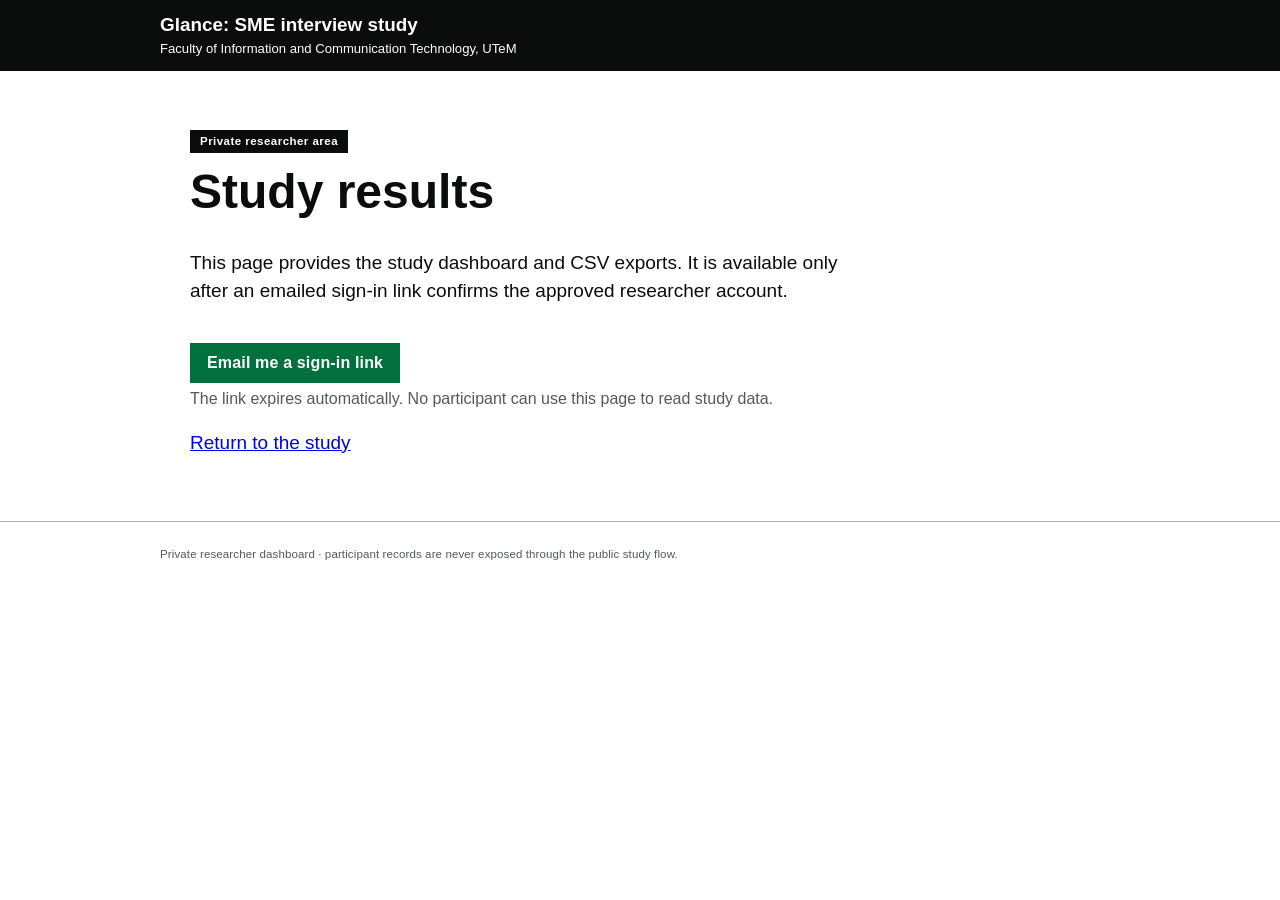
==== researcher.html @ 4ac02850 "Add private researcher results dashboard" ====
<!DOCTYPE html>
<html lang="en">
<head>
<meta charset="UTF-8">
<meta name="viewport" content="width=device-width, initial-scale=1.0">
<title>Researcher Results | Glance SME Study</title>
<link rel="stylesheet" href="style.css">
</head>
<body class="researcher-page">

<header>
  <h1>Glance: SME interview study</h1>
  <p>Faculty of Information and Communication Technology, UTeM</p>
</header>

<main>
  <section class="section active researcher-shell" aria-labelledby="researcher-title">
    <div id="researcher-login" class="card researcher-card">
      <p class="pill">Private researcher area</p>
      <h2 id="researcher-title">Study results</h2>
      <p>This page provides the study dashboard and CSV exports. It is available only after an emailed sign-in link confirms the approved researcher account.</p>
      <div id="researcher-login-status" class="status hidden" role="status"></div>
      <div id="researcher-login-error" class="error hidden" role="alert"></div>
      <button id="btn-researcher-login">Email me a sign-in link</button>
      <p class="help">The link expires automatically. No participant can use this page to read study data.</p>
      <p><a href="index.html">Return to the study</a></p>
    </div>

    <div id="researcher-dashboard" class="researcher-dashboard hidden">
      <div class="researcher-toolbar">
        <div>
          <p class="pill">Private researcher area</p>
          <h2>Study results</h2>
          <p class="help" id="researcher-generated-at">Loading current records...</p>
        </div>
        <button type="button" class="secondary" id="btn-researcher-signout">Sign out</button>
      </div>

      <div class="researcher-filter-row">
        <label for="researcher-route-filter">Participant group</label>
        <select id="researcher-route-filter">
          <option value="all">All participants</option>
          <option value="full_sme">Full SME route</option>
          <option value="sus_only">SUS-only route</option>
        </select>
      </div>

      <div class="researcher-metrics" aria-live="polite">
        <section class="researcher-metric">
          <p>Completed SUS</p>
          <strong id="metric-participants">0</strong>
          <span id="metric-participants-detail">participants</span>
        </section>
        <section class="researcher-metric">
          <p>Mean SUS score</p>
          <strong id="metric-sus">Not available</strong>
          <span>out of 100</span>
        </section>
        <section class="researcher-metric">
          <p>Hands-on completion</p>
          <strong id="metric-hands-on">0 / 0</strong>
          <span>suggested fix applied</span>
        </section>
      </div>

      <section class="researcher-panel" id="researcher-cve-panel">
        <div class="researcher-panel-heading">
          <div>
            <h3>Category validation</h3>
            <p class="help" id="researcher-cve-summary"></p>
          </div>
          <strong id="researcher-cve-overall">Not available</strong>
        </div>
        <div id="researcher-category-bars" class="researcher-category-bars"></div>
        <p id="researcher-cve-unavailable" class="researcher-empty hidden">Category validation is collected only in the full SME route.</p>
      </section>

      <section class="researcher-panel">
        <div class="researcher-panel-heading">
          <div>
            <h3>Export study data</h3>
            <p class="help">Download the records for thesis analysis. Files contain only the selected participant group.</p>
          </div>
        </div>
        <div class="researcher-export-row">
          <button type="button" class="secondary" id="btn-export-participants">Participants CSV</button>
          <button type="button" class="secondary" id="btn-export-sus">SUS CSV</button>
          <button type="button" class="secondary" id="btn-export-hands-on">Hands-on CSV</button>
          <button type="button" class="secondary" id="btn-export-category">Category CSV</button>
          <button type="button" class="secondary" id="btn-export-interview">Interview CSV</button>
        </div>
      </section>

      <section class="researcher-panel researcher-participant-panel">
        <div class="researcher-panel-heading">
          <div>
            <h3>Participant overview</h3>
            <p class="help">Anonymous IDs only. Free-text interview notes remain in the Interview CSV.</p>
          </div>
        </div>
        <div class="researcher-table-wrap">
          <table>
            <thead><tr><th>Participant</th><th>Route</th><th>SUS</th><th>Hands-on fix</th><th>Consent</th></tr></thead>
            <tbody id="researcher-participant-rows"></tbody>
          </table>
        </div>
        <p id="researcher-no-participants" class="researcher-empty hidden">No completed records match this group yet.</p>
      </section>
    </div>
  </section>
</main>

<footer>Private researcher dashboard &middot; participant records are never exposed through the public study flow.</footer>

<script src="config.js"></script>
<script src="researcher.js?v=20260813-researcher-results"></script>
</body>
</html>
---- style.css ----
:root {
  --navy: #1a1a1a;
  --teal: #064e3b;
  --bg: #f4f4f2;
  --card: #ffffff;
  --border: #1a1a1a;
  --text: #1a1a1a;
  --muted: #4d4d4d;
  --accent: #b91c1c;
  --ok: #065f46;
  --warn: #a16207;
  --display-font: Arial, Helvetica, sans-serif;
  --ui-font: Arial, Helvetica, sans-serif;
}

* { box-sizing: border-box; }

body {
  margin: 0;
  font-family: var(--ui-font);
  background: var(--bg);
  color: var(--text);
  line-height: 1.5;
}

header {
  background: var(--navy);
  color: #fff;
  border-bottom: 4px solid var(--accent);
  padding: 30px 28px 28px;
}

header h1 {
  max-width: 1100px;
  margin: 0 auto 8px;
  font-family: var(--display-font);
  font-size: clamp(1.75rem, 3vw, 2.35rem);
  line-height: 1.1;
  letter-spacing: -0.025em;
}

header h1::before {
  content: "UTeM FTMK  ·  MMSD RESEARCH STUDY";
  display: block;
  margin-bottom: 12px;
  color: #d8d8d8;
  font-family: var(--ui-font);
  font-size: 0.67rem;
  font-weight: 700;
  letter-spacing: 0.13em;
}

header p {
  max-width: 1100px;
  margin: 0 auto;
  font-size: 0.93rem;
  line-height: 1.45;
  opacity: 0.9;
}

header p:first-of-type {
  max-width: 1100px;
  color: #ffffff;
}

header p:last-of-type {
  margin-top: 8px;
  color: #d8d8d8;
  font-family: var(--ui-font);
  font-size: 0.75rem;
  letter-spacing: 0.01em;
}

/* ---- Resume banner ---- */

.resume-banner {
  display: flex;
  align-items: center;
  justify-content: center;
  gap: 14px;
  flex-wrap: wrap;
  text-align: center;
  background: #f9f9f9;
  color: var(--navy);
  border-bottom: 1px solid var(--border);
  padding: 11px 16px;
  font-size: 0.88rem;
  animation: none;
}

.resume-banner button.secondary {
  margin: 0;
  padding: 5px 14px;
  font-size: 0.82rem;
}

/* ---- Progress stepper ---- */

.stepper {
  display: flex;
  justify-content: center;
  gap: 8px;
  background: #ffffff;
  border-bottom: 1px solid var(--border);
  padding: 16px 18px;
  flex-wrap: wrap;
}

.step {
  display: flex;
  align-items: center;
  gap: 7px;
  opacity: 0.52;
}

.step:not(:last-child)::after {
  content: "";
  width: clamp(14px, 2vw, 28px);
  height: 1px;
  background: var(--border);
  margin: 0 4px;
  display: inline-block;
}

.step-dot {
  width: 25px;
  height: 25px;
  border-radius: 3px;
  background: #d9d9d9;
  border: 1px solid var(--border);
  color: #fff;
  font-size: 0.7rem;
  font-weight: bold;
  display: flex;
  align-items: center;
  justify-content: center;
  font-family: var(--ui-font);
}

.step-label {
  font-size: 0.72rem;
  color: var(--muted);
  font-family: var(--ui-font);
  letter-spacing: 0.01em;
  white-space: nowrap;
}

.step.current { opacity: 1; }
.step.current .step-dot { background: var(--accent); border-color: var(--accent); }
.step.current .step-label { color: var(--navy); font-weight: bold; }

.step.done { opacity: 1; }
.step.done .step-dot { background: var(--ok); }
.step.done .step-dot::before { content: "\2713"; }
.step.done .step-label { color: var(--ok); }
.step.step-last::after { display: none; }

main {
  max-width: 1180px;
  margin: 36px auto 72px;
  padding: 0 24px;
}

.card {
  max-width: 840px;
  margin-left: auto;
  margin-right: auto;
  background: var(--card);
  border: 1px solid var(--border);
  border-radius: 3px;
  padding: clamp(28px, 4vw, 46px);
  margin-bottom: 24px;
  box-shadow: none;
}

#section-demo .card { max-width: 960px; }

/* ---- Study cover ---- */

.study-cover {
  display: grid;
  grid-template-columns: minmax(0, 1.35fr) minmax(270px, 0.65fr);
  max-width: 1080px;
  margin: 0 auto;
  overflow: hidden;
  background: var(--card);
  border: 1px solid var(--border);
  border-radius: 3px;
  box-shadow: none;
}

.cover-primary {
  padding: clamp(34px, 5vw, 64px);
}

.cover-eyebrow,
.cover-aside-label,
.cover-session-label {
  margin: 0;
  font-family: var(--ui-font);
  font-size: 0.68rem;
  font-weight: 700;
  letter-spacing: 0.13em;
  text-transform: uppercase;
}

.cover-eyebrow {
  color: var(--teal);
}

.study-cover h2 {
  max-width: 620px;
  margin: 14px 0 26px;
  font-family: var(--display-font);
  font-size: clamp(2rem, 4vw, 3.1rem);
  line-height: 1.08;
}

.cover-lede {
  max-width: 630px;
  margin: 0;
  color: #333333;
  font-size: 1.1rem;
  line-height: 1.65;
}

.cover-why {
  max-width: 640px;
  margin-top: 32px;
  padding: 4px 0 4px 22px;
  border-left: 3px solid var(--accent);
}

.cover-why h3 {
  margin: 0 0 8px;
  color: var(--navy);
  font-family: var(--display-font);
  font-size: 1.15rem;
}

.cover-why p {
  margin: 0;
  color: var(--muted);
  font-size: 0.92rem;
}

.cover-actions {
  display: flex;
  align-items: center;
  gap: 16px;
  flex-wrap: wrap;
  margin-top: 34px;
}

.cover-actions button {
  margin: 0;
}

.cover-actions p {
  flex: 1 1 230px;
  margin: 0;
  color: var(--muted);
  font-family: var(--ui-font);
  font-size: 0.73rem;
  line-height: 1.5;
}

.cover-aside {
  display: flex;
  flex-direction: column;
  justify-content: center;
  gap: 0;
  padding: clamp(30px, 4vw, 48px);
  background: #1a1a1a;
  color: #fff;
}

.cover-aside-label {
  margin-bottom: 18px;
  color: #d8d8d8;
}

.cover-fact {
  padding: 17px 0;
  border-top: 1px solid #777777;
}

.cover-fact:last-child {
  border-bottom: 1px solid #777777;
}

.cover-fact strong,
.cover-fact span {
  display: block;
}

.cover-fact strong {
  color: #fff;
  font-family: var(--ui-font);
  font-size: 0.86rem;
}

.cover-fact span {
  margin-top: 4px;
  color: #d8d8d8;
  font-size: 0.84rem;
  line-height: 1.45;
}

.cover-session {
  grid-column: 1 / -1;
  padding: 26px clamp(34px, 5vw, 64px) 30px;
  border-top: 1px solid var(--border);
  background: #f9f9f9;
}

.cover-session-label {
  color: var(--navy);
}

.cover-session ol {
  display: grid;
  grid-template-columns: repeat(4, minmax(0, 1fr));
  gap: 22px;
  margin: 18px 0 0;
  padding: 0;
  list-style: none;
}

.cover-session li {
  display: flex;
  gap: 10px;
}

.cover-session li > span {
  color: var(--accent);
  font-family: var(--ui-font);
  font-size: 0.72rem;
  font-weight: 700;
  letter-spacing: 0.04em;
}

.cover-session strong {
  display: block;
  color: var(--navy);
  font-family: var(--ui-font);
  font-size: 0.78rem;
  line-height: 1.35;
}

.cover-session li p {
  margin: 5px 0 0;
  color: var(--muted);
  font-size: 0.78rem;
  line-height: 1.45;
}

/* The CVE section is the one place two columns need real room — every
   other section stays at the narrower 760px reading width above. */
#section-cve .card {
  max-width: 1100px;
}

.section { display: none; }
.section.active { display: block; }

h2 {
  margin: 0 0 24px;
  color: var(--navy);
  font-family: var(--display-font);
  font-size: clamp(1.45rem, 2.5vw, 1.85rem);
  line-height: 1.25;
  letter-spacing: -0.02em;
  border: 0;
  padding: 0 0 15px;
  position: relative;
}

h2::after {
  content: "";
  position: absolute;
  left: 0;
  bottom: 0;
  width: 44px;
  height: 3px;
  background: var(--accent);
}

label {
  display: block;
  color: var(--text);
  font-family: var(--ui-font);
  font-size: 0.84rem;
  font-weight: 700;
  letter-spacing: 0.01em;
  margin: 24px 0 8px;
}

label.inline {
  display: inline-block;
  font-weight: normal;
  margin: 0 16px 0 0;
}

label.checkbox-inline {
  font-weight: normal;
  display: flex;
  align-items: center;
  gap: 6px;
  margin-top: 8px;
}

label.checkbox-inline input { margin: 0; }

input[type="text"],
input[type="password"],
textarea,
select {
  width: 100%;
  font-family: var(--ui-font);
  font-size: 1rem;
  padding: 10px 12px;
  border: 1px solid var(--border);
  border-radius: 3px;
  background: #ffffff;
  color: var(--text);
  transition: none;
}

input[type="text"]:focus,
input[type="password"]:focus,
textarea:focus,
select:focus {
  outline: 3px solid var(--accent);
  outline-offset: -1px;
  border-color: var(--accent);
  box-shadow: none;
}

textarea { min-height: 60px; resize: vertical; overflow: hidden; }
textarea.autogrow { resize: none; }

.help {
  font-size: 0.88rem;
  color: var(--muted);
  line-height: 1.55;
  margin-top: 4px;
}

/* ---- Study-path selector ---- */

.access-card { max-width: 680px; }

.access-actions {
  align-items: flex-end;
  flex-wrap: wrap;
}

.access-actions button {
  margin-top: 18px;
}

/* ---- Years-of-experience slider ---- */

.slider-row {
  display: flex;
  align-items: center;
  gap: 16px;
  padding: 12px 14px;
  border: 1px solid var(--border);
  border-radius: 3px;
  background: #f9f9f9;
}

input[type="range"] {
  flex: 1;
  accent-color: var(--accent);
  height: 4px;
}

.slider-readout {
  min-width: 78px;
  text-align: center;
  font-family: var(--ui-font);
  font-size: 0.78rem;
  font-weight: 700;
  background: var(--navy);
  color: #ffffff;
  border-radius: 3px;
  padding: 6px 10px;
}

/* ---- Platform chips ---- */

.chip-row {
  display: flex;
  flex-wrap: wrap;
  gap: 9px;
  margin-top: 8px;
}

.chip {
  border: 1px solid var(--border);
  border-radius: 3px;
  padding: 6px 14px;
  font-weight: normal;
  font-size: 0.9rem;
  cursor: pointer;
  background: #ffffff;
  display: inline-flex;
  align-items: center;
  gap: 6px;
  margin: 0;
  transition: none;
}

.chip input { margin: 0; accent-color: var(--teal); }

.chip.selected {
  border-color: var(--teal);
  background: var(--teal);
  color: #ffffff;
  box-shadow: none;
}

.chip:hover {
  border-color: var(--navy);
  background: var(--navy);
  color: #ffffff;
}

.chip.selected input {
  accent-color: #ffffff;
}

#in-platforms-other { margin-top: 10px; }

.radio-row, .likert-row {
  display: flex;
  flex-wrap: wrap;
  gap: 9px;
  margin-top: 8px;
}

.radio-option {
  position: relative;
  display: inline-flex;
  align-items: center;
  justify-content: center;
  min-height: 46px;
  border: 1px solid var(--border);
  border-radius: 3px;
  padding: 9px 14px;
  cursor: pointer;
  background: #ffffff;
  color: var(--text);
  font-family: var(--ui-font);
  font-size: 0.86rem;
  font-weight: 600;
  line-height: 1.25;
  transition: none;
}

.radio-option input {
  position: absolute;
  width: 100%;
  height: 100%;
  margin: 0;
  opacity: 0;
  cursor: pointer;
}

.radio-option:hover {
  background: var(--navy);
  color: #ffffff;
}

.radio-option:has(input:focus-visible) {
  outline: 3px solid var(--accent);
  outline-offset: 2px;
}

.radio-option.selected {
  border-color: var(--teal);
  background: var(--teal);
  color: #ffffff;
  box-shadow: none;
}

/* ---- System Usability Scale grid ---- */

#sus-items {
  margin-top: 24px;
  border: 1px solid #1a1a1a;
}

.sus-item {
  display: grid;
  grid-template-columns: minmax(230px, 0.9fr) minmax(360px, 1.1fr);
  gap: 20px;
  align-items: center;
  padding: 16px;
  border-bottom: 1px solid #1a1a1a;
  background: #ffffff;
}

.sus-item:nth-child(odd) {
  background: #f9f9f9;
}

.sus-item:last-child {
  border-bottom: 0;
}

.sus-statement {
  margin: 0;
  color: #1a1a1a;
  font-family: var(--ui-font);
  font-size: 0.86rem;
  line-height: 1.45;
}

.sus-likert {
  display: grid;
  grid-template-columns: repeat(5, minmax(0, 1fr));
  gap: 6px;
  margin: 0;
}

.sus-likert .radio-option {
  min-height: 64px;
  padding: 7px;
  text-align: center;
  font-size: 0.72rem;
}

/* ---- Could-also-be rank options ---- */

.rank-options {
  display: flex;
  flex-direction: column;
  gap: 8px;
  margin-top: 6px;
}

.rank-row {
  display: flex;
  align-items: center;
  gap: 10px;
  border: 1px solid var(--border);
  border-radius: 3px;
  padding: 8px 12px;
}

.rank-row label {
  margin: 0;
  font-weight: normal;
  flex: 1;
  display: flex;
  align-items: center;
  gap: 8px;
}

.rank-row select {
  width: 90px;
  padding: 4px 6px;
}

.rank-row.active { border-color: var(--teal); background: #e7f0ec; }

button {
  font-family: var(--ui-font);
  font-size: 0.85rem;
  font-weight: 700;
  letter-spacing: 0.01em;
  padding: 11px 17px;
  border: 1px solid var(--navy);
  border-radius: 3px;
  background: var(--navy);
  color: #fff;
  cursor: pointer;
  margin-top: 18px;
  box-shadow: none;
  transition: none;
}

button:hover,
button:focus-visible { background: var(--accent); border-color: var(--accent); outline: none; box-shadow: none; }
button:active { transform: none; box-shadow: none; }

button.secondary {
  background: #ffffff;
  color: var(--navy);
  border: 1px solid var(--navy);
  box-shadow: none;
}

button.secondary:hover {
  background: var(--navy);
  border-color: var(--navy);
  color: #ffffff;
  box-shadow: none;
}

button:disabled {
  background: #b7c2cb;
  cursor: not-allowed;
}

/* Back + Continue pairs (Demo, Interview) — Continue stays visually
   primary, Back stays secondary, per the existing button.secondary style. */
.button-row {
  display: flex;
  align-items: center;
  gap: 12px;
}

.button-row button { margin-top: 18px; }

#demo-video {
  display: block;
  width: 100%;
  border: 1px solid #172d3a;
  border-radius: 3px;
  margin-top: 16px;
  background: #000;
  box-shadow: none;
}

.error {
  color: #b91c1c;
  font-size: 0.9rem;
  margin-top: 10px;
}

.status {
  display: inline-block;
  font-family: var(--ui-font);
  font-size: 0.78rem;
  color: #286448;
  margin-top: 14px;
  padding: 5px 8px;
  background: #e5f2e9;
  border-left: 3px solid var(--ok);
}

.status-flash { animation: none; }

.pill {
  display: inline-block;
  background: var(--navy);
  color: #ffffff;
  border: 1px solid var(--navy);
  border-radius: 3px;
  padding: 3px 10px;
  font-family: var(--ui-font);
  font-size: 0.72rem;
  font-weight: 700;
  letter-spacing: 0.04em;
}

.progress {
  font-family: var(--ui-font);
  font-size: 0.75rem;
  font-weight: 700;
  letter-spacing: 0.04em;
  color: var(--muted);
  margin-bottom: 4px;
}

.stepper-mini {
  display: flex;
  gap: 4px;
  margin-bottom: 16px;
}

.stepper-mini span {
  flex: 1;
  height: 5px;
  border-radius: 3px;
  background: var(--border);
}

.stepper-mini span.filled { background: var(--teal); }
.stepper-mini span.current { background: var(--navy); }

/* ---- Glance-style code panel + finding card (CVE section) ----
   Ported from the real Glance app's source: theme/colors.dart (GlancePalette,
   GlanceColors.category), theme/typography.dart, widgets/code_panel.dart and
   widgets/feedback_row.dart. Deliberately scoped to .cve-glance — a quiet
   neutral-panel look distinct from the rest of the page's serif/navy/teal
   identity, since the point is to replicate that specific screen, not
   reskin the whole instrument. A system monospace stack remains used for
   source-code fidelity. */

.cve-glance {
  --gl-panel: #ffffff;
  --gl-ink: #1b1f1d;
  --gl-dim: #4d4d4d;
  --gl-faint: #afb5b1;
  --gl-border: #1a1a1a;
  --gl-shadow: none;
  --gl-sans: Arial, Helvetica, sans-serif;
  --gl-mono: ui-monospace, "SF Mono", "JetBrains Mono", "Cascadia Code", Consolas, monospace;
}

/* Code on the left, question on the right on wider screens; the question
   column stays sticky so it's still visible while scrolling a long source
   panel. Falls back to the original stacked layout below 600px. */
.cve-columns {
  display: flex;
  gap: 20px;
  align-items: flex-start;
}

.col-code {
  flex: 1 1 55%;
  min-width: 0;
}

.col-finding {
  flex: 1 1 45%;
  min-width: 0;
  position: sticky;
  top: 16px;
}

@media (max-width: 600px) {
  .cve-columns { flex-direction: column; }
  .col-finding { position: static; }
}

.glance-panel {
  background: var(--gl-panel);
  border: 1px solid var(--gl-border);
  border-radius: 3px;
  box-shadow: var(--gl-shadow);
  overflow: hidden;
  margin-bottom: 16px;
}

.glance-panel-head {
  display: flex;
  justify-content: space-between;
  align-items: center;
  padding: 10px 14px;
  border-bottom: 1px solid var(--gl-border);
  font-family: var(--gl-sans);
  font-size: 10.5px;
  font-weight: 600;
  letter-spacing: 0.03em;
  text-transform: uppercase;
  color: var(--gl-dim);
}

.glance-muted {
  color: var(--gl-dim);
  text-transform: none;
  font-weight: 500;
  letter-spacing: 0;
}

.glance-legend {
  display: flex;
  flex-wrap: wrap;
  gap: 14px;
  padding: 8px 14px;
  border-bottom: 1px solid var(--gl-border);
}

.legend-item {
  display: inline-flex;
  align-items: center;
  gap: 5px;
  font-family: var(--gl-sans);
  font-size: 10.5px;
  font-weight: 500;
  color: var(--gl-dim);
}

.legend-dot {
  width: 8px;
  height: 8px;
  border-radius: 2px;
  flex-shrink: 0;
}

.glance-code {
  padding: 8px 0;
  max-height: 480px;
  overflow-x: auto;
  overflow-y: auto;
  font-family: var(--gl-mono);
  font-size: 11.5px;
  line-height: 19px;
}

.code-line {
  display: flex;
  align-items: center;
  gap: 10px;
  padding: 0 14px;
  min-width: max-content;
  border-left: 3px solid transparent;
  color: var(--gl-ink);
  white-space: pre;
}

.code-line .ln {
  color: var(--gl-faint);
  user-select: none;
  flex-shrink: 0;
}

.code-line .mark {
  margin-left: auto;
  padding-left: 8px;
  font-size: 8px;
}

/* Current finding awaiting a guess: a neutral rail only — no hue, no dot.
   Signals "this line matters" without saying which category, which is
   the one place this can't be a straight port of Glance's own panel.
   Bold/slightly larger text (not color) is the differentiator, so it
   reads clearly at a glance against both plain code and .flagged lines. */
.code-line.current {
  border-left-color: var(--gl-faint);
  background: rgba(0, 0, 0, 0.02);
}

.code-line.current .src {
  font-weight: 700;
  font-size: 12.5px;
}

/* Revealed (guess already recorded server-side): true category color. */
.code-line.flagged {
  border-left-color: var(--rail);
  /* Tints the whole line, not just the border — matches the real Glance
     app's code_panel.dart, which tints a flagged line's full background
     with its category color at ~12% opacity, not just a colored rail. */
  background: color-mix(in srgb, var(--rail) 12%, transparent);
}

.finding-card { padding: 16px; }

.finding-head {
  display: flex;
  align-items: flex-start;
  gap: 11px;
  margin-bottom: 8px;
}

.finding-dot {
  width: 10px;
  height: 10px;
  border-radius: 2px;
  margin-top: 4px;
  flex-shrink: 0;
  border: 1.5px solid var(--gl-faint);
  background: transparent;
  transition: none;
}

.finding-head-text { flex: 1; min-width: 0; }

.finding-title {
  font-family: var(--gl-sans);
  font-size: 14px;
  font-weight: 600;
  line-height: 1.35;
  color: var(--gl-ink);
}

.finding-meta {
  font-family: var(--gl-mono);
  font-size: 10.5px;
  color: var(--gl-dim);
  margin-top: 3px;
}

.reveal-box {
  border-top: 1px solid var(--gl-border);
  margin: 16px -16px -16px;
  padding: 16px;
  animation: none;
}

.hidden { display: none !important; }

.note {
  font-style: italic;
  font-size: 0.85rem;
  color: var(--muted);
  border-left: 3px solid var(--border);
  padding-left: 10px;
  margin-top: 14px;
}

footer {
  max-width: 1100px;
  margin: 0 auto;
  text-align: center;
  font-family: var(--ui-font);
  font-size: 0.72rem;
  letter-spacing: 0.01em;
  color: var(--muted);
  padding: 26px 24px 34px;
}

@media (max-width: 820px) {
  .study-cover { grid-template-columns: 1fr; }

  .cover-aside {
    display: grid;
    grid-template-columns: repeat(2, minmax(0, 1fr));
    column-gap: 28px;
  }

  .cover-aside-label { grid-column: 1 / -1; }
  .cover-fact:last-child { border-bottom: 0; }
  .cover-session ol { grid-template-columns: repeat(2, minmax(0, 1fr)); }
}

@media (max-width: 600px) {
  header { padding: 26px 20px 23px; }
  header h1 { font-size: 1.55rem; }
  header h1::before { margin-bottom: 9px; font-size: 0.6rem; letter-spacing: 0.1em; }
  header p { font-size: 0.9rem; }
  header p:last-of-type { font-size: 0.7rem; }

  main { margin: 28px auto 56px; padding: 0 14px; }
  .card { padding: 24px 20px; }
  h2 { margin-bottom: 20px; }
  .resume-banner { flex-direction: column; gap: 8px; }

  .cover-primary { padding: 32px 24px 30px; }
  .study-cover h2 { margin: 12px 0 22px; font-size: 2rem; }
  .cover-lede { font-size: 1rem; }
  .cover-why { margin-top: 26px; padding-left: 16px; }
  .cover-actions { align-items: stretch; margin-top: 28px; }
  .cover-actions button { width: 100%; }
  .cover-aside { display: block; padding: 28px 24px; }
  .cover-fact { padding: 14px 0; }
  .cover-fact:last-child { border-bottom: 1px solid #777777; }
  .cover-session { padding: 24px; }
  .cover-session ol { grid-template-columns: 1fr; gap: 16px; }

  .sus-item { grid-template-columns: 1fr; gap: 12px; padding: 14px; }
  .sus-likert { gap: 4px; }
  .sus-likert .radio-option { min-height: 58px; font-size: 0.66rem; }

  /* Primary submit buttons go full-width for easier tapping; secondary
     controls (Start over, the agreement quick/detailed toggle) stay their
     natural size since they're paired with something else on the same row. */
  button:not(.secondary):not(.toggle-option) { width: 100%; }

  .stepper {
    justify-content: flex-start;
    overflow-x: auto;
    flex-wrap: nowrap;
    -webkit-overflow-scrolling: touch;
  }

  .slider-row { gap: 10px; padding: 10px; }
  .radio-row, .likert-row { gap: 7px; }
}

@media (max-width: 480px) {
  .stepper { gap: 10px; padding: 10px 12px; }
  .step:not(:last-child)::after { width: 8px; }
  .step-label { display: none; }
  .card { padding: 16px; }
  .glance-legend { gap: 10px; }
}

/* ---- Plain service-pattern override ----
   Adapted from the information hierarchy and form conventions used by the
   GOV.UK Design System. This is not GOV.UK branding: names, colours, assets,
   and content remain specific to this UTeM research study. */

:root {
  --navy: #0b0c0c;
  --teal: #00703c;
  --bg: #ffffff;
  --card: #ffffff;
  --border: #0b0c0c;
  --text: #0b0c0c;
  --muted: #505a5f;
  --accent: #ffdd00;
  --ok: #00703c;
  --display-font: Arial, Helvetica, sans-serif;
  --ui-font: Arial, Helvetica, sans-serif;
}

body {
  font-family: Arial, Helvetica, sans-serif;
  background: #ffffff;
  color: #0b0c0c;
  font-size: 19px;
  line-height: 1.5;
}

header {
  background: #0b0c0c;
  border: 0;
  padding: 12px max(24px, calc((100% - 960px) / 2));
}

header h1 {
  margin: 0;
  font-family: Arial, Helvetica, sans-serif;
  font-size: 1.18rem;
  font-weight: 700;
  letter-spacing: 0;
  line-height: 1.35;
}

header h1::before { display: none; }

header p,
header p:first-of-type,
header p:last-of-type {
  margin: 2px 0 0;
  color: #ffffff;
  font-family: Arial, Helvetica, sans-serif;
  font-size: 0.82rem;
  letter-spacing: 0;
  opacity: 1;
}

.resume-banner {
  justify-content: flex-start;
  max-width: none;
  padding: 12px max(24px, calc((100% - 960px) / 2));
  background: #f3f2f1;
  border-bottom: 1px solid #0b0c0c;
  font-family: Arial, Helvetica, sans-serif;
}

.stepper {
  justify-content: flex-start;
  gap: 0;
  padding: 12px max(24px, calc((100% - 960px) / 2));
  background: #ffffff;
  border-bottom: 1px solid #b1b4b6;
}

.step { gap: 7px; opacity: 1; }
.step:not(:last-child)::after { width: 20px; margin: 0 10px; background: #b1b4b6; }
.step-dot {
  width: 22px;
  height: 22px;
  border: 0;
  border-radius: 0;
  background: #b1b4b6;
  color: #0b0c0c;
  font-size: 0.72rem;
}
.step-label { color: #505a5f; font-family: Arial, Helvetica, sans-serif; font-size: 0.78rem; }
.step.current .step-dot { background: #0b0c0c; border: 0; color: #ffffff; }
.step.current .step-label { color: #0b0c0c; }
.step.done .step-dot { background: #00703c; color: #ffffff; }
.step.done .step-label { color: #0b0c0c; }

main {
  max-width: 960px;
  margin: 0 auto 64px;
  padding: 0 30px;
}

.card,
#section-cve .card {
  max-width: 760px;
  margin: 48px 0 0;
  padding: 0;
  border: 0;
  border-radius: 0;
  box-shadow: none;
}

#section-demo .card { max-width: 760px; }

h2,
.study-cover h2 {
  margin: 0 0 30px;
  padding: 0;
  color: #0b0c0c;
  font-family: Arial, Helvetica, sans-serif;
  font-size: clamp(2rem, 5vw, 3rem);
  font-weight: 700;
  letter-spacing: 0;
  line-height: 1.12;
}

h2::after { display: none; }

h3 {
  margin: 34px 0 12px;
  color: #0b0c0c;
  font-family: Arial, Helvetica, sans-serif;
  font-size: 1.3rem;
  line-height: 1.25;
}

.service-start {
  max-width: 700px;
  margin: 56px 0 0;
}

.service-caption {
  margin: 0 0 10px;
  color: #505a5f;
  font-family: Arial, Helvetica, sans-serif;
  font-size: 1rem;
}

.service-lede {
  max-width: 630px;
  margin: 0;
  color: #0b0c0c;
  font-size: 1.2rem;
  line-height: 1.45;
}

.service-start > p:not(.service-caption):not(.service-lede):not(.service-meta) {
  max-width: 650px;
}

.service-list {
  margin: 0;
  padding-left: 22px;
}

.service-list li { margin: 10px 0; }

.start-panel {
  max-width: 650px;
  margin-top: 38px;
  padding: 4px 0 4px 18px;
  border-left: 5px solid #b1b4b6;
}

.start-panel h3 { margin: 0 0 8px; font-size: 1.12rem; }
.start-panel p { margin: 0; }

.start-button {
  margin: 34px 0 0;
  background: #00703c;
  border-color: #00703c;
  border-radius: 0;
  font-size: 1.15rem;
  padding: 12px 18px;
}

.start-button::after {
  content: " ›";
  display: inline-block;
  margin-left: 8px;
  font-size: 1.35em;
  line-height: 0;
}

.service-meta {
  margin: 18px 0 0;
  color: #505a5f;
  font-size: 0.9rem;
}

label {
  color: #0b0c0c;
  font-family: Arial, Helvetica, sans-serif;
  font-size: 1rem;
  letter-spacing: 0;
}

.help { color: #505a5f; font-size: 1rem; line-height: 1.45; }

input[type="text"],
textarea,
select {
  border: 2px solid #0b0c0c;
  border-radius: 0;
  font-family: Arial, Helvetica, sans-serif;
  font-size: 1rem;
}

input[type="text"]:focus,
textarea:focus,
select:focus {
  outline: 3px solid #ffdd00;
  outline-offset: 0;
  border-color: #0b0c0c;
}

.slider-row { border: 0; border-radius: 0; padding: 0; background: transparent; }
.slider-readout { border-radius: 0; background: #0b0c0c; }

.chip {
  border: 0;
  border-radius: 0;
  background: transparent;
  padding: 4px 8px 4px 0;
  color: #0b0c0c;
}
.chip:hover,
.chip.selected { background: transparent; color: #0b0c0c; box-shadow: none; }
.chip input { accent-color: #00703c; }

.radio-row,
.likert-row { gap: 10px; }

.radio-option {
  min-height: 36px;
  justify-content: flex-start;
  padding: 0;
  border: 0;
  border-radius: 0;
  background: transparent;
  color: #0b0c0c;
  font-family: Arial, Helvetica, sans-serif;
  font-size: 1rem;
  font-weight: 400;
}

.radio-option input {
  position: static;
  flex: 0 0 32px;
  width: 32px;
  height: 32px;
  margin: 0 10px 0 0;
  opacity: 1;
  cursor: pointer;
  appearance: none;
  border: 3px solid #0b0c0c;
  border-radius: 50%;
  background: #ffffff;
}

.radio-option input:checked { background: #0b0c0c; }
.radio-option:hover,
.radio-option.selected { background: transparent; color: #0b0c0c; box-shadow: none; }
.radio-option:has(input:focus-visible) { outline: 3px solid #ffdd00; outline-offset: 2px; }

/* Fixed taxonomy colours can appear before a guess because they identify the
   four answer choices, never a particular finding's hidden answer. */
.category-code-quality { --category-color: #bf4f4b; }
.category-bugs { --category-color: #a8791e; }
.category-optimization { --category-color: #3c7f63; }
.category-readability { --category-color: #6e63a6; }

.category-name {
  color: var(--category-color);
  font-weight: 700;
}

.radio-option.category-choice { color: var(--category-color); }
.radio-option.category-choice input { border-color: var(--category-color); }
.radio-option.category-choice input:checked {
  background: var(--category-color);
  border-color: var(--category-color);
  box-shadow: inset 0 0 0 6px #ffffff;
}
.radio-option.category-choice:hover,
.radio-option.category-choice.selected { color: var(--category-color); }

.rank-row.category-choice { border-left: 4px solid var(--category-color); }
.rank-row.category-choice input { accent-color: var(--category-color); }
.rank-row.category-choice.active {
  border-color: var(--category-color);
  border-left-color: var(--category-color);
}

.rank-row { border-color: #0b0c0c; border-radius: 0; }
.rank-row.active { border-color: #0b0c0c; background: #f3f2f1; }

button {
  border: 0;
  border-radius: 0;
  background: #00703c;
  color: #ffffff;
  font-family: Arial, Helvetica, sans-serif;
  font-size: 1rem;
  font-weight: 700;
  box-shadow: none;
}

button:hover,
button:focus-visible { background: #005a30; border: 0; outline: 3px solid #ffdd00; outline-offset: 0; }
button.secondary { border: 1px solid #0b0c0c; border-radius: 0; background: #ffffff; color: #0b0c0c; }
button.secondary:hover { background: #f3f2f1; color: #0b0c0c; border-color: #0b0c0c; }

.pill { border: 0; border-radius: 0; background: #0b0c0c; }

#sus-items { border: 0; margin-top: 30px; }
.sus-item {
  grid-template-columns: minmax(250px, 0.9fr) minmax(350px, 1.1fr);
  gap: 24px;
  padding: 20px 0;
  border-bottom: 1px solid #b1b4b6;
  background: #ffffff;
}
.sus-item:nth-child(odd) { background: #f3f2f1; }
.sus-statement { padding: 0 16px; font-size: 1rem; font-weight: 700; }
.sus-likert { padding: 0 16px; gap: 4px; }
.sus-likert .radio-option {
  min-height: 62px;
  justify-content: center;
  padding: 6px;
  border: 1px solid #0b0c0c;
  background: #ffffff;
  font-size: 0.78rem;
  text-align: center;
}
.sus-likert .radio-option input { position: absolute; width: 100%; height: 100%; opacity: 0; margin: 0; }
.sus-likert .radio-option.selected { background: #0b0c0c; color: #ffffff; }
.sus-likert .radio-option:hover { background: #505a5f; color: #ffffff; }

.cve-glance { --gl-border: #0b0c0c; --gl-sans: Arial, Helvetica, sans-serif; --gl-shadow: none; }
.glance-panel { border-radius: 0; }

#demo-video { border-radius: 0; box-shadow: none; }

footer {
  max-width: none;
  margin: 64px 0 0;
  padding: 24px max(24px, calc((100% - 960px) / 2));
  border-top: 1px solid #b1b4b6;
  color: #505a5f;
  font-family: Arial, Helvetica, sans-serif;
  text-align: left;
}

@media (max-width: 600px) {
  body { font-size: 17px; }
  header { padding: 12px 16px; }
  main { padding: 0 16px; }
  .service-start { margin-top: 36px; }
  h2,
  .study-cover h2 { font-size: 2.1rem; }
  .card,
  #section-cve .card { margin-top: 36px; padding: 0; }
  .sus-item { grid-template-columns: 1fr; gap: 14px; padding: 16px 0; }
  .sus-statement,
  .sus-likert { padding: 0 12px; }
  .sus-likert .radio-option { min-height: 56px; font-size: 0.65rem; }
  footer { padding: 20px 16px; }
}

/* Hands-on prototype: the task area is deliberately a plain framed working
   surface, not a decorative card. Its state remains readable alongside the
   embedded app at desktop and phone widths. */
.prototype-card { max-width: 1100px; }
.prototype-progress {
  display: grid;
  grid-template-columns: repeat(4, minmax(0, 1fr));
  gap: 0;
  margin: 24px 0 18px;
  padding: 0;
  list-style: none;
  border: 1px solid #0b0c0c;
}
.prototype-progress li {
  position: relative;
  min-height: 60px;
  padding: 12px 12px 12px 38px;
  border-right: 1px solid #0b0c0c;
  color: #505a5f;
  font-family: Arial, Helvetica, sans-serif;
  font-size: 0.82rem;
  font-weight: 700;
  line-height: 1.25;
}
.prototype-progress li:last-child { border-right: 0; }
.prototype-progress li::before {
  content: '';
  position: absolute;
  top: 13px;
  left: 13px;
  width: 14px;
  height: 14px;
  border: 2px solid #505a5f;
  border-radius: 50%;
}
.prototype-progress li.complete { background: #00703c; color: #ffffff; }
.prototype-progress li.complete::before {
  content: '✓';
  display: grid;
  place-items: center;
  border-color: #ffffff;
  color: #ffffff;
  font-size: 0.7rem;
  line-height: 1;
}
#study-prototype-frame {
  display: block;
  width: 100%;
  height: min(820px, 78vh);
  min-height: 680px;
  border: 1px solid #0b0c0c;
  border-radius: 0;
  background: #ffffff;
}
.prototype-actions { margin-top: 16px; }
.prototype-actions button:disabled {
  background: #b1b4b6;
  color: #383f43;
  cursor: not-allowed;
}
.prototype-actions button:disabled:hover,
.prototype-actions button:disabled:focus-visible {
  background: #b1b4b6;
  outline: 0;
}

.consent-card { max-width: 760px; }
.consent-summary {
  margin: 24px 0;
  border-top: 1px solid #0b0c0c;
  border-bottom: 1px solid #0b0c0c;
}
.consent-summary h3 { margin: 18px 0 6px; font-size: 1.05rem; }
.consent-summary p { margin: 0 0 18px; }
.consent-check {
  display: flex;
  align-items: flex-start;
  gap: 10px;
  margin: 20px 0 8px;
  font-weight: 700;
  line-height: 1.45;
}
.consent-check input { flex: 0 0 auto; margin-top: 4px; }

@media (max-width: 760px) {
  .prototype-progress { grid-template-columns: 1fr 1fr; }
  .prototype-progress li:nth-child(2) { border-right: 0; }
  .prototype-progress li:nth-child(-n + 2) { border-bottom: 1px solid #0b0c0c; }
  #study-prototype-frame { height: 760px; min-height: 620px; }
}

@media (max-width: 420px) {
  .prototype-progress { grid-template-columns: 1fr; }
  .prototype-progress li,
  .prototype-progress li:nth-child(2) { border-right: 0; border-bottom: 1px solid #0b0c0c; }
  .prototype-progress li:last-child { border-bottom: 0; }
  #study-prototype-frame { height: 700px; min-height: 560px; }
}

/* ---- Researcher results (authenticated separately in researcher.html) ---- */

.researcher-link {
  color: inherit;
  margin-left: 12px;
}

.researcher-shell { max-width: 1080px; margin: 0 auto; }
.researcher-card { max-width: 680px; }
.researcher-dashboard { max-width: 1080px; margin: 0 auto; }

.researcher-toolbar,
.researcher-filter-row,
.researcher-panel-heading {
  align-items: flex-end;
  display: flex;
  gap: 20px;
  justify-content: space-between;
}

.researcher-toolbar {
  border-bottom: 1px solid var(--border);
  margin-bottom: 24px;
  padding-bottom: 22px;
}

.researcher-toolbar h2 { margin: 8px 0 0; }
.researcher-toolbar .help { margin-bottom: 0; }

.researcher-filter-row {
  border: 1px solid var(--border);
  padding: 16px;
}

.researcher-filter-row label { margin: 0; }
.researcher-filter-row select { max-width: 260px; }

.researcher-metrics {
  display: grid;
  grid-template-columns: repeat(3, 1fr);
  margin: 24px 0;
}

.researcher-metric {
  border: 1px solid var(--border);
  border-right: 0;
  min-height: 138px;
  padding: 18px;
}

.researcher-metric:last-child { border-right: 1px solid var(--border); }
.researcher-metric p { color: var(--muted); font-size: 0.84rem; font-weight: bold; margin: 0; }
.researcher-metric strong { display: block; font-family: Georgia, 'Times New Roman', serif; font-size: 2.2rem; line-height: 1; margin: 20px 0 7px; }
.researcher-metric span { color: var(--muted); font-size: 0.78rem; }

.researcher-panel {
  border: 1px solid var(--border);
  margin: 24px 0;
  padding: 20px;
}

.researcher-panel-heading { margin-bottom: 18px; }
.researcher-panel-heading h3 { margin: 0; }
.researcher-panel-heading .help { margin-bottom: 0; }
.researcher-panel-heading > strong { font-family: Georgia, 'Times New Roman', serif; font-size: 1.35rem; white-space: nowrap; }

.researcher-category-bars { display: grid; gap: 13px; }

.researcher-bar-row {
  align-items: center;
  display: grid;
  gap: 14px;
  grid-template-columns: 125px 1fr 44px;
}

.researcher-bar-row > span:first-child { font-size: 0.84rem; font-weight: bold; }
.researcher-bar-track { background: #e8e8e8; height: 14px; }
.researcher-bar-track span { background: var(--ok); display: block; height: 100%; }
.researcher-bar-row strong { font-size: 0.84rem; text-align: right; }

.researcher-empty {
  background: #f3f3f3;
  border-left: 4px solid var(--muted);
  margin: 0;
  padding: 14px;
}

.researcher-export-row { display: flex; flex-wrap: wrap; gap: 10px; }
.researcher-export-row button { margin: 0; }

.researcher-table-wrap { overflow-x: auto; }
.researcher-table-wrap table { border-collapse: collapse; min-width: 680px; width: 100%; }
.researcher-table-wrap th,
.researcher-table-wrap td { border: 1px solid var(--border); font-size: 0.84rem; padding: 10px; text-align: left; }
.researcher-table-wrap th { background: #f3f3f3; font-weight: bold; }
.researcher-table-wrap tbody tr:nth-child(even) { background: #f9f9f9; }
.researcher-participant-panel .researcher-empty { margin-top: 16px; }

@media (max-width: 600px) {
  .researcher-toolbar,
  .researcher-filter-row,
  .researcher-panel-heading { align-items: flex-start; flex-direction: column; }
  .researcher-filter-row select { max-width: none; }
  .researcher-metrics { grid-template-columns: 1fr; }
  .researcher-metric { border-right: 1px solid var(--border); border-bottom: 0; min-height: 106px; }
  .researcher-metric:last-child { border-bottom: 1px solid var(--border); }
  .researcher-metric strong { margin-top: 13px; }
  .researcher-bar-row { gap: 8px; grid-template-columns: 112px 1fr 38px; }
}
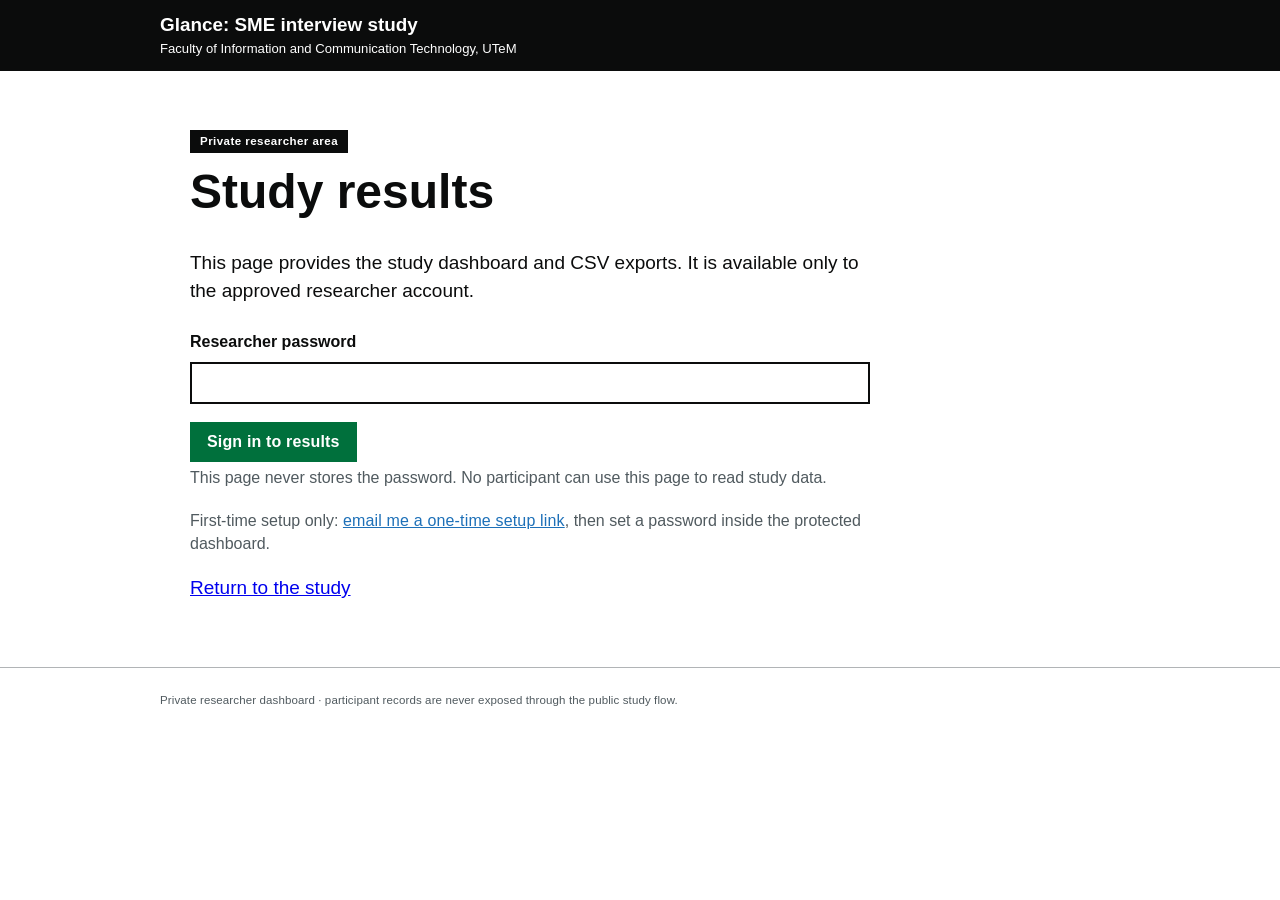
==== commit 505cdb1b: "Use password sign-in for researcher results" ====
--- a/researcher.html
+++ b/researcher.html
@@ -18,11 +18,16 @@
     <div id="researcher-login" class="card researcher-card">
       <p class="pill">Private researcher area</p>
       <h2 id="researcher-title">Study results</h2>
-      <p>This page provides the study dashboard and CSV exports. It is available only after an emailed sign-in link confirms the approved researcher account.</p>
+      <p>This page provides the study dashboard and CSV exports. It is available only to the approved researcher account.</p>
       <div id="researcher-login-status" class="status hidden" role="status"></div>
       <div id="researcher-login-error" class="error hidden" role="alert"></div>
-      <button id="btn-researcher-login">Email me a sign-in link</button>
-      <p class="help">The link expires automatically. No participant can use this page to read study data.</p>
+      <form id="researcher-login-form">
+        <label for="researcher-password">Researcher password</label>
+        <input id="researcher-password" type="password" autocomplete="current-password" required>
+        <button id="btn-researcher-login" type="submit">Sign in to results</button>
+      </form>
+      <p class="help">This page never stores the password. No participant can use this page to read study data.</p>
+      <p class="help researcher-setup-help">First-time setup only: <button id="btn-researcher-setup" class="link-button" type="button">email me a one-time setup link</button>, then set a password inside the protected dashboard.</p>
       <p><a href="index.html">Return to the study</a></p>
     </div>
 
@@ -91,16 +96,32 @@
         </div>
       </section>
 
+      <section id="researcher-password-panel" class="researcher-panel researcher-password-panel hidden">
+        <div class="researcher-panel-heading">
+          <div>
+            <h3>Researcher sign-in password</h3>
+            <p class="help">Set this password for future researcher sign-ins. It is sent only to Supabase Auth and is never stored by this website.</p>
+          </div>
+        </div>
+        <form id="researcher-password-form">
+          <label for="researcher-new-password">New password</label>
+          <input id="researcher-new-password" type="password" autocomplete="new-password" minlength="12" required>
+          <button type="submit" id="btn-researcher-password">Save password</button>
+        </form>
+        <div id="researcher-password-status" class="status hidden" role="status"></div>
+        <div id="researcher-password-error" class="error hidden" role="alert"></div>
+      </section>
+
       <section class="researcher-panel researcher-participant-panel">
         <div class="researcher-panel-heading">
           <div>
             <h3>Participant overview</h3>
-            <p class="help">Anonymous IDs only. Free-text interview notes remain in the Interview CSV.</p>
+            <p class="help">Names are shown only in this protected dashboard. Free-text interview notes remain in the Interview CSV.</p>
           </div>
         </div>
         <div class="researcher-table-wrap">
           <table>
-            <thead><tr><th>Participant</th><th>Route</th><th>SUS</th><th>Hands-on fix</th><th>Consent</th></tr></thead>
+            <thead><tr><th>Name</th><th>Participant ID</th><th>Route</th><th>SUS</th><th>Hands-on fix</th><th>Consent</th></tr></thead>
             <tbody id="researcher-participant-rows"></tbody>
           </table>
         </div>
@@ -113,6 +134,6 @@
 <footer>Private researcher dashboard &middot; participant records are never exposed through the public study flow.</footer>
 
 <script src="config.js"></script>
-<script src="researcher.js?v=20260813-researcher-results"></script>
+<script src="researcher.js?v=20260814-password-login-setup"></script>
 </body>
 </html>
--- a/style.css
+++ b/style.css
@@ -1129,6 +1129,13 @@
   opacity: 1;
 }
 
+header p.research-title {
+  max-width: 900px;
+  color: #d8d8d8;
+  font-size: 0.72rem;
+  line-height: 1.35;
+}
+
 .resume-banner {
   justify-content: flex-start;
   max-width: none;
@@ -1277,6 +1284,7 @@
 .help { color: #505a5f; font-size: 1rem; line-height: 1.45; }
 
 input[type="text"],
+input[type="password"],
 textarea,
 select {
   border: 2px solid #0b0c0c;
@@ -1286,6 +1294,7 @@
 }
 
 input[type="text"]:focus,
+input[type="password"]:focus,
 textarea:focus,
 select:focus {
   outline: 3px solid #ffdd00;
@@ -1415,6 +1424,17 @@
 .sus-likert .radio-option input { position: absolute; width: 100%; height: 100%; opacity: 0; margin: 0; }
 .sus-likert .radio-option.selected { background: #0b0c0c; color: #ffffff; }
 .sus-likert .radio-option:hover { background: #505a5f; color: #ffffff; }
+
+.sus-feedback {
+  max-width: 720px;
+  margin-top: 32px;
+  padding-top: 24px;
+  border-top: 2px solid #0b0c0c;
+}
+.sus-feedback h3 { margin: 0 0 8px; }
+.sus-feedback h3 span { font-size: 0.9rem; font-weight: 400; }
+.sus-feedback label { display: block; margin: 20px 0 8px; font-weight: 700; }
+.sus-feedback textarea { min-height: 104px; }
 
 .cve-glance { --gl-border: #0b0c0c; --gl-sans: Arial, Helvetica, sans-serif; --gl-shadow: none; }
 .glance-panel { border-radius: 0; }
@@ -1556,6 +1576,11 @@
 .researcher-shell { max-width: 1080px; margin: 0 auto; }
 .researcher-card { max-width: 680px; }
 .researcher-dashboard { max-width: 1080px; margin: 0 auto; }
+.researcher-setup-help { margin-top: 20px; }
+.link-button { background: transparent; border: 0; color: #1d70b8; cursor: pointer; font: inherit; margin: 0; padding: 0; text-decoration: underline; }
+.link-button:hover, .link-button:focus { background: #ffdd00; color: #0b0c0c; outline: 0; }
+.researcher-password-panel { max-width: 680px; }
+.researcher-password-panel .status, .researcher-password-panel .error { margin-top: 20px; }
 
 .researcher-toolbar,
 .researcher-filter-row,
